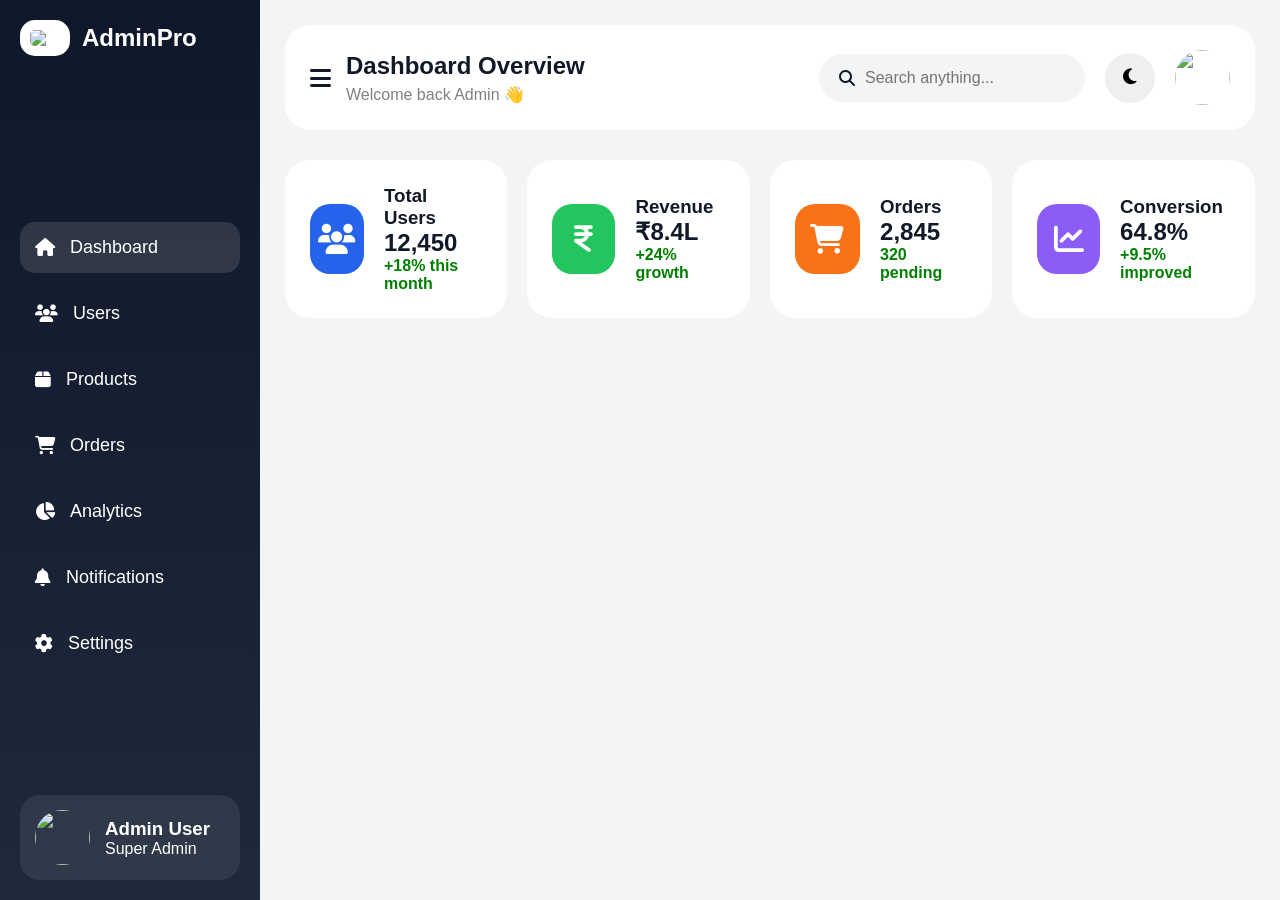
==== index.html @ 1cab7020 "Rename dashboard to index" ====
<!DOCTYPE html>
<html lang="en">

<head>

  <meta charset="UTF-8">
  <meta name="viewport" content="width=device-width, initial-scale=1.0">

  <title>Admin Dashboard</title>

  <!-- CSS -->
  <link rel="stylesheet" href="style.css">

  <!-- FONT AWESOME -->
  <link rel="stylesheet"
    href="https://cdnjs.cloudflare.com/ajax/libs/font-awesome/6.5.1/css/all.min.css"/>

</head>

<body>

  <!-- SIDEBAR -->

  <aside class="sidebar" id="sidebar">

    <div class="logo">

      <img src="https://cdn-icons-png.flaticon.com/512/906/906334.png">

      <h2>AdminPro</h2>

    </div>

    <ul class="menu">

      <li class="active">
        <a href="#">
          <i class="fa-solid fa-house"></i>
          Dashboard
        </a>
      </li>

      <li>
        <a href="#">
          <i class="fa-solid fa-users"></i>
          Users
        </a>
      </li>

      <li>
        <a href="#">
          <i class="fa-solid fa-box"></i>
          Products
        </a>
      </li>

      <li>
        <a href="#">
          <i class="fa-solid fa-cart-shopping"></i>
          Orders
        </a>
      </li>

      <li>
        <a href="#">
          <i class="fa-solid fa-chart-pie"></i>
          Analytics
        </a>
      </li>

      <li>
        <a href="#">
          <i class="fa-solid fa-bell"></i>
          Notifications
        </a>
      </li>

      <li>
        <a href="#">
          <i class="fa-solid fa-gear"></i>
          Settings
        </a>
      </li>

    </ul>

    <!-- PROFILE -->

    <div class="profile">

      <img src="https://i.pravatar.cc/100">

      <div>
        <h3>Admin User</h3>
        <p>Super Admin</p>
      </div>

    </div>

  </aside>

  <!-- MAIN CONTENT -->

  <main class="main-content">

    <!-- NAVBAR -->

    <nav class="navbar">

      <div class="left-nav">

        <i class="fa-solid fa-bars menu-btn" id="menuBtn"></i>

        <div>
          <h1>Dashboard Overview</h1>
          <p>Welcome back Admin 👋</p>
        </div>

      </div>

      <div class="right-nav">

        <!-- SEARCH -->

        <div class="search-box">

          <i class="fa-solid fa-magnifying-glass"></i>

          <input type="text" placeholder="Search anything...">

        </div>

        <!-- DARK MODE -->

        <button id="themeToggle">

          <i class="fa-solid fa-moon"></i>

        </button>

        <!-- PROFILE -->

        <img src="https://i.pravatar.cc/150">

      </div>

    </nav>

    <!-- CARDS -->

    <section class="cards">

      <div class="card">

        <div class="icon blue">
          <i class="fa-solid fa-users"></i>
        </div>

        <div>
          <h3>Total Users</h3>
          <h1>12,450</h1>
          <span>+18% this month</span>
        </div>

      </div>

      <div class="card">

        <div class="icon green">
          <i class="fa-solid fa-indian-rupee-sign"></i>
        </div>

        <div>
          <h3>Revenue</h3>
          <h1>₹8.4L</h1>
          <span>+24% growth</span>
        </div>

      </div>

      <div class="card">

        <div class="icon orange">
          <i class="fa-solid fa-cart-shopping"></i>
        </div>

        <div>
          <h3>Orders</h3>
          <h1>2,845</h1>
          <span>320 pending</span>
        </div>

      </div>

      <div class="card">

        <div class="icon purple">
          <i class="fa-solid fa-chart-line"></i>
        </div>

        <div>
          <h3>Conversion</h3>
          <h1>64.8%</h1>
          <span>+9.5% improved</span>
        </div>

      </div>

    </section>

  </main>

  <!-- JS -->

  <script src="js/script.js"></script>

</body>

</html>
---- style.css ----
*{
  margin:0;
  padding:0;
  box-sizing:border-box;
  font-family:Arial,sans-serif;
}

body{
  display:flex;
  background:#f3f4f6;
  color:#111827;
  transition:0.3s;
}

/* SIDEBAR */

.sidebar{
  width:260px;
  height:100vh;
  background:linear-gradient(180deg,#0f172a,#1e293b);
  padding:20px;
  position:fixed;
  left:0;
  top:0;
  color:white;
  display:flex;
  flex-direction:column;
  justify-content:space-between;
  transition:0.3s;
}

.logo{
  display:flex;
  align-items:center;
  gap:12px;
  margin-bottom:40px;
}

.logo img{
  width:50px;
  background:white;
  padding:10px;
  border-radius:15px;
}

.menu{
  list-style:none;
}

.menu li{
  margin:15px 0;
}

.menu li a{
  text-decoration:none;
  color:white;
  display:flex;
  align-items:center;
  gap:15px;
  padding:15px;
  border-radius:15px;
  transition:0.3s;
  font-size:18px;
}

.menu li a:hover,
.menu .active a{
  background:rgba(255,255,255,0.12);
}

.profile{
  display:flex;
  align-items:center;
  gap:15px;
  background:rgba(255,255,255,0.08);
  padding:15px;
  border-radius:20px;
}

.profile img{
  width:55px;
  height:55px;
  border-radius:50%;
}

/* MAIN */

.main-content{
  margin-left:260px;
  width:100%;
  padding:25px;
}

/* NAVBAR */

.navbar{
  background:white;
  padding:25px;
  border-radius:25px;
  display:flex;
  justify-content:space-between;
  align-items:center;
  margin-bottom:30px;
}

.left-nav{
  display:flex;
  align-items:center;
  gap:15px;
}

.left-nav p{
  color:gray;
  margin-top:5px;
}

.right-nav{
  display:flex;
  align-items:center;
  gap:20px;
}

.right-nav img{
  width:55px;
  height:55px;
  border-radius:50%;
}

.search-box{
  background:#f3f4f6;
  padding:15px 20px;
  border-radius:50px;
  display:flex;
  align-items:center;
  gap:10px;
}

.search-box input{
  border:none;
  outline:none;
  background:none;
  font-size:16px;
}

#themeToggle{
  width:50px;
  height:50px;
  border:none;
  border-radius:50%;
  cursor:pointer;
  font-size:18px;
}

.menu-btn{
  display:none;
  font-size:24px;
  cursor:pointer;
}

/* CARDS */

.cards{
  display:grid;
  grid-template-columns:repeat(4,1fr);
  gap:20px;
}

.card{
  background:white;
  padding:25px;
  border-radius:25px;
  display:flex;
  align-items:center;
  gap:20px;
}

.icon{
  width:70px;
  height:70px;
  border-radius:20px;
  display:flex;
  justify-content:center;
  align-items:center;
  color:white;
  font-size:30px;
}

.blue{
  background:#2563eb;
}

.green{
  background:#22c55e;
}

.orange{
  background:#f97316;
}

.purple{
  background:#8b5cf6;
}

.card span{
  color:green;
  font-weight:bold;
}

/* DARK MODE */

body.dark{
  background:#020617;
  color:white;
}

body.dark .navbar,
body.dark .card{
  background:#1e293b;
  color:white;
}

body.dark .search-box{
  background:#334155;
}

body.dark input{
  color:white;
}

/* MOBILE */

@media(max-width:768px){

  .sidebar{
    left:-260px;
    z-index:1000;
  }

  .sidebar.active{
    left:0;
  }

  .main-content{
    margin-left:0;
  }

  .cards{
    grid-template-columns:1fr;
  }

  .navbar{
    flex-direction:column;
    gap:20px;
    align-items:flex-start;
  }

  .right-nav{
    width:100%;
    justify-content:space-between;
  }

  .search-box{
    width:100%;
  }

  .search-box input{
    width:100%;
  }

  .menu-btn{
    display:block;
  }

}
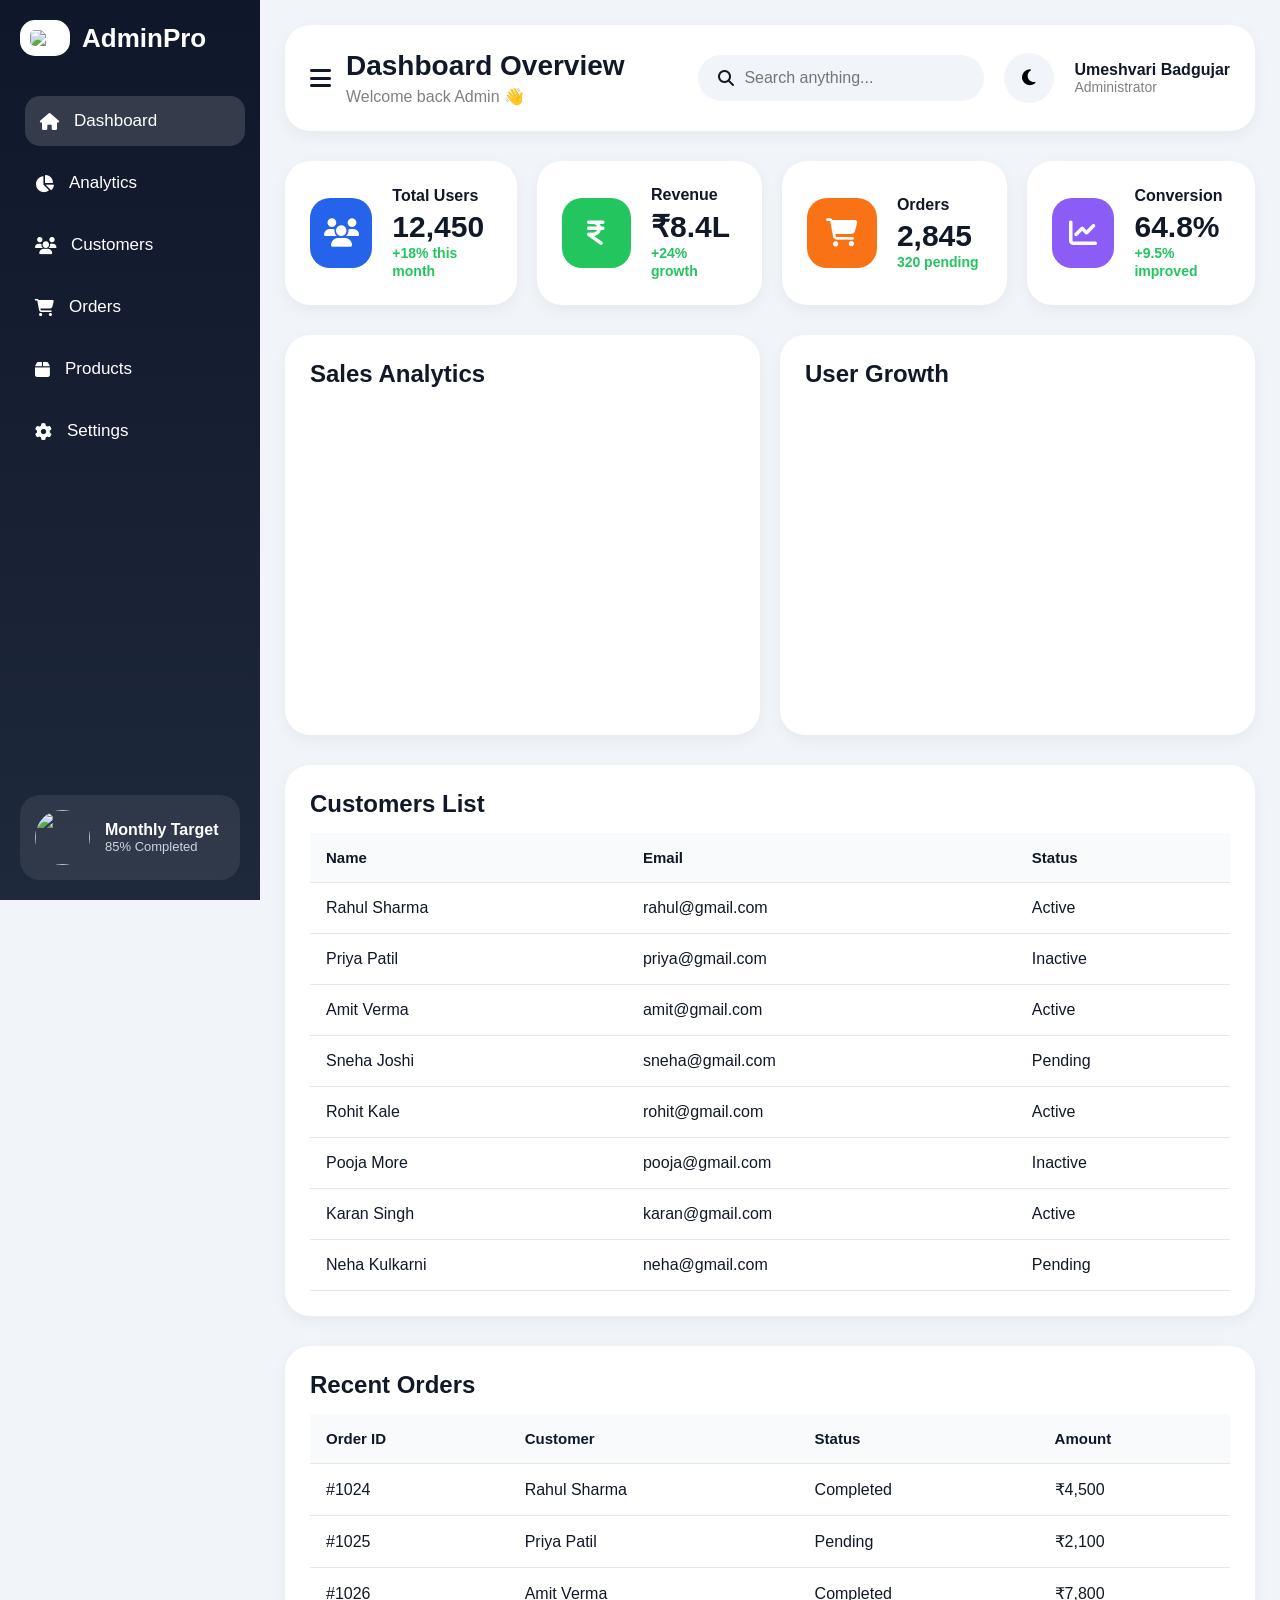
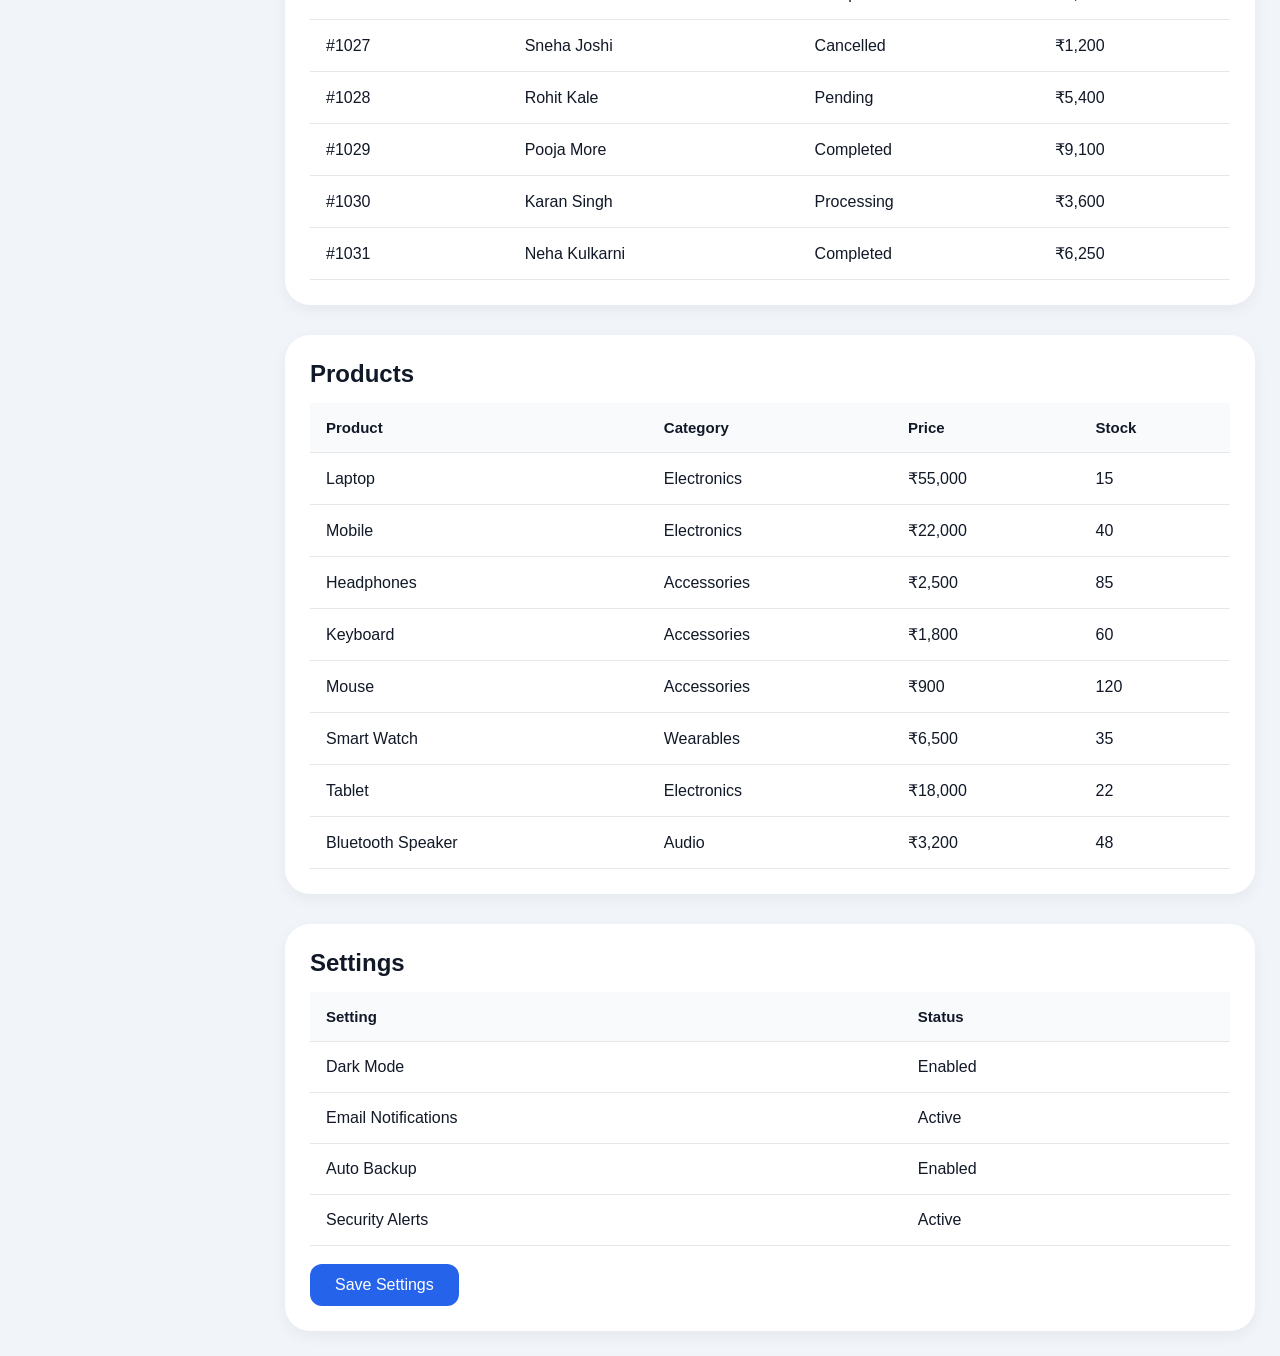
==== commit 858ac4fe: "Updated Admin Dashboard" ====
--- a/index.html
+++ b/index.html
@@ -9,7 +9,7 @@
   <title>Admin Dashboard</title>
 
   <!-- CSS -->
-  <link rel="stylesheet" href="style.css">
+  <link rel="stylesheet" href="css/style.css">
 
   <!-- FONT AWESOME -->
   <link rel="stylesheet"
@@ -23,67 +23,64 @@
 
   <aside class="sidebar" id="sidebar">
 
-    <div class="logo">
-
-      <img src="https://cdn-icons-png.flaticon.com/512/906/906334.png">
-
-      <h2>AdminPro</h2>
+    <div>
+
+      <div class="logo">
+
+        <img src="https://cdn-icons-png.flaticon.com/512/906/906334.png">
+
+        <h2>AdminPro</h2>
+
+      </div>
+
+      <ul class="menu">
+
+        <li class="active">
+          <a href="#dashboard">
+            <i class="fa-solid fa-house"></i>
+            Dashboard
+          </a>
+        </li>
+
+        <li>
+          <a href="#analytics">
+            <i class="fa-solid fa-chart-pie"></i>
+            Analytics
+          </a>
+        </li>
+
+        <li>
+          <a href="#customers">
+            <i class="fa-solid fa-users"></i>
+            Customers
+          </a>
+        </li>
+
+        <li>
+          <a href="#orders">
+            <i class="fa-solid fa-cart-shopping"></i>
+            Orders
+          </a>
+        </li>
+
+        <li>
+          <a href="#products">
+            <i class="fa-solid fa-box"></i>
+            Products
+          </a>
+        </li>
+
+        <li>
+          <a href="#settings">
+            <i class="fa-solid fa-gear"></i>
+            Settings
+          </a>
+        </li>
+
+      </ul>
 
     </div>
 
-    <ul class="menu">
-
-      <li class="active">
-        <a href="#">
-          <i class="fa-solid fa-house"></i>
-          Dashboard
-        </a>
-      </li>
-
-      <li>
-        <a href="#">
-          <i class="fa-solid fa-users"></i>
-          Users
-        </a>
-      </li>
-
-      <li>
-        <a href="#">
-          <i class="fa-solid fa-box"></i>
-          Products
-        </a>
-      </li>
-
-      <li>
-        <a href="#">
-          <i class="fa-solid fa-cart-shopping"></i>
-          Orders
-        </a>
-      </li>
-
-      <li>
-        <a href="#">
-          <i class="fa-solid fa-chart-pie"></i>
-          Analytics
-        </a>
-      </li>
-
-      <li>
-        <a href="#">
-          <i class="fa-solid fa-bell"></i>
-          Notifications
-        </a>
-      </li>
-
-      <li>
-        <a href="#">
-          <i class="fa-solid fa-gear"></i>
-          Settings
-        </a>
-      </li>
-
-    </ul>
-
     <!-- PROFILE -->
 
     <div class="profile">
@@ -91,8 +88,8 @@
       <img src="https://i.pravatar.cc/100">
 
       <div>
-        <h3>Admin User</h3>
-        <p>Super Admin</p>
+        <h3>Monthly Target</h3>
+        <p>85% Completed</p>
       </div>
 
     </div>
@@ -120,8 +117,6 @@
 
       <div class="right-nav">
 
-        <!-- SEARCH -->
-
         <div class="search-box">
 
           <i class="fa-solid fa-magnifying-glass"></i>
@@ -130,25 +125,26 @@
 
         </div>
 
-        <!-- DARK MODE -->
-
         <button id="themeToggle">
 
           <i class="fa-solid fa-moon"></i>
 
         </button>
 
-        <!-- PROFILE -->
-
-        <img src="https://i.pravatar.cc/150">
+        <!-- ADMIN NAME -->
+
+        <div class="admin-name">
+          <h3>Umeshvari Badgujar</h3>
+          <p>Administrator</p>
+        </div>
 
       </div>
 
     </nav>
 
-    <!-- CARDS -->
-
-    <section class="cards">
+    <!-- DASHBOARD CARDS -->
+
+    <section class="cards" id="dashboard">
 
       <div class="card">
 
@@ -208,8 +204,307 @@
 
     </section>
 
+    <!-- CHARTS -->
+
+    <section class="charts" id="analytics">
+
+      <div class="chart-card">
+
+        <h2>Sales Analytics</h2>
+
+        <canvas id="salesChart"></canvas>
+
+      </div>
+
+      <div class="chart-card">
+
+        <h2>User Growth</h2>
+
+        <canvas id="userChart"></canvas>
+
+      </div>
+
+    </section>
+
+    <!-- CUSTOMERS -->
+
+    <section id="customers" class="table-section">
+
+      <div class="table-card">
+
+        <h2>Customers List</h2>
+
+        <table>
+
+          <tr>
+            <th>Name</th>
+            <th>Email</th>
+            <th>Status</th>
+          </tr>
+
+          <tr>
+            <td>Rahul Sharma</td>
+            <td>rahul@gmail.com</td>
+            <td>Active</td>
+          </tr>
+
+          <tr>
+            <td>Priya Patil</td>
+            <td>priya@gmail.com</td>
+            <td>Inactive</td>
+          </tr>
+
+          <tr>
+            <td>Amit Verma</td>
+            <td>amit@gmail.com</td>
+            <td>Active</td>
+          </tr>
+
+          <tr>
+            <td>Sneha Joshi</td>
+            <td>sneha@gmail.com</td>
+            <td>Pending</td>
+          </tr>
+
+          <tr>
+            <td>Rohit Kale</td>
+            <td>rohit@gmail.com</td>
+            <td>Active</td>
+          </tr>
+
+          <tr>
+            <td>Pooja More</td>
+            <td>pooja@gmail.com</td>
+            <td>Inactive</td>
+          </tr>
+
+          <tr>
+            <td>Karan Singh</td>
+            <td>karan@gmail.com</td>
+            <td>Active</td>
+          </tr>
+
+          <tr>
+            <td>Neha Kulkarni</td>
+            <td>neha@gmail.com</td>
+            <td>Pending</td>
+          </tr>
+
+        </table>
+
+      </div>
+
+    </section>
+
+    <!-- ORDERS -->
+
+    <section id="orders" class="table-section">
+
+      <div class="table-card">
+
+        <h2>Recent Orders</h2>
+
+        <table>
+
+          <tr>
+            <th>Order ID</th>
+            <th>Customer</th>
+            <th>Status</th>
+            <th>Amount</th>
+          </tr>
+
+          <tr>
+            <td>#1024</td>
+            <td>Rahul Sharma</td>
+            <td>Completed</td>
+            <td>₹4,500</td>
+          </tr>
+
+          <tr>
+            <td>#1025</td>
+            <td>Priya Patil</td>
+            <td>Pending</td>
+            <td>₹2,100</td>
+          </tr>
+
+          <tr>
+            <td>#1026</td>
+            <td>Amit Verma</td>
+            <td>Completed</td>
+            <td>₹7,800</td>
+          </tr>
+
+          <tr>
+            <td>#1027</td>
+            <td>Sneha Joshi</td>
+            <td>Cancelled</td>
+            <td>₹1,200</td>
+          </tr>
+
+          <tr>
+            <td>#1028</td>
+            <td>Rohit Kale</td>
+            <td>Pending</td>
+            <td>₹5,400</td>
+          </tr>
+
+          <tr>
+            <td>#1029</td>
+            <td>Pooja More</td>
+            <td>Completed</td>
+            <td>₹9,100</td>
+          </tr>
+
+          <tr>
+            <td>#1030</td>
+            <td>Karan Singh</td>
+            <td>Processing</td>
+            <td>₹3,600</td>
+          </tr>
+
+          <tr>
+            <td>#1031</td>
+            <td>Neha Kulkarni</td>
+            <td>Completed</td>
+            <td>₹6,250</td>
+          </tr>
+
+        </table>
+
+      </div>
+
+    </section>
+
+    <!-- PRODUCTS -->
+
+    <section id="products" class="table-section">
+
+      <div class="table-card">
+
+        <h2>Products</h2>
+
+        <table>
+
+          <tr>
+            <th>Product</th>
+            <th>Category</th>
+            <th>Price</th>
+            <th>Stock</th>
+          </tr>
+
+          <tr>
+            <td>Laptop</td>
+            <td>Electronics</td>
+            <td>₹55,000</td>
+            <td>15</td>
+          </tr>
+
+          <tr>
+            <td>Mobile</td>
+            <td>Electronics</td>
+            <td>₹22,000</td>
+            <td>40</td>
+          </tr>
+
+          <tr>
+            <td>Headphones</td>
+            <td>Accessories</td>
+            <td>₹2,500</td>
+            <td>85</td>
+          </tr>
+
+          <tr>
+            <td>Keyboard</td>
+            <td>Accessories</td>
+            <td>₹1,800</td>
+            <td>60</td>
+          </tr>
+
+          <tr>
+            <td>Mouse</td>
+            <td>Accessories</td>
+            <td>₹900</td>
+            <td>120</td>
+          </tr>
+
+          <tr>
+            <td>Smart Watch</td>
+            <td>Wearables</td>
+            <td>₹6,500</td>
+            <td>35</td>
+          </tr>
+
+          <tr>
+            <td>Tablet</td>
+            <td>Electronics</td>
+            <td>₹18,000</td>
+            <td>22</td>
+          </tr>
+
+          <tr>
+            <td>Bluetooth Speaker</td>
+            <td>Audio</td>
+            <td>₹3,200</td>
+            <td>48</td>
+          </tr>
+
+        </table>
+
+      </div>
+
+    </section>
+
+    <!-- SETTINGS -->
+
+    <section id="settings" class="table-section">
+
+      <div class="table-card">
+
+        <h2>Settings</h2>
+
+        <table>
+
+          <tr>
+            <th>Setting</th>
+            <th>Status</th>
+          </tr>
+
+          <tr>
+            <td>Dark Mode</td>
+            <td>Enabled</td>
+          </tr>
+
+          <tr>
+            <td>Email Notifications</td>
+            <td>Active</td>
+          </tr>
+
+          <tr>
+            <td>Auto Backup</td>
+            <td>Enabled</td>
+          </tr>
+
+          <tr>
+            <td>Security Alerts</td>
+            <td>Active</td>
+          </tr>
+
+        </table>
+
+        <br>
+
+        <button class="save-btn">Save Settings</button>
+
+      </div>
+
+    </section>
+
   </main>
 
+  <!-- CHART JS -->
+
+  <script src="https://cdn.jsdelivr.net/npm/chart.js"></script>
+
   <!-- JS -->
 
   <script src="js/script.js"></script>
--- a/css/style.css
+++ b/css/style.css
@@ -0,0 +1,456 @@
+html{
+  scroll-behavior:smooth;
+}
+
+*{
+  margin:0;
+  padding:0;
+  box-sizing:border-box;
+  font-family:Arial,sans-serif;
+}
+
+body{
+  display:flex;
+  background:#f1f5f9;
+  color:#111827;
+  transition:0.3s;
+}
+
+/* SIDEBAR */
+
+.sidebar{
+  width:260px;
+  height:100vh;
+  background:linear-gradient(180deg,#0f172a,#1e293b);
+  padding:20px;
+  position:fixed;
+  left:0;
+  top:0;
+  color:white;
+  display:flex;
+  flex-direction:column;
+  justify-content:space-between;
+  transition:0.3s;
+  overflow-y:auto;
+}
+
+.logo{
+  display:flex;
+  align-items:center;
+  gap:12px;
+  margin-bottom:40px;
+}
+
+.logo img{
+  width:50px;
+  background:white;
+  padding:10px;
+  border-radius:15px;
+}
+
+.logo h2{
+  font-size:26px;
+}
+
+.menu{
+  list-style:none;
+}
+
+.menu li{
+  margin:12px 0;
+}
+
+.menu li a{
+  text-decoration:none;
+  color:white;
+  display:flex;
+  align-items:center;
+  gap:15px;
+  padding:15px;
+  border-radius:15px;
+  transition:0.3s;
+  font-size:17px;
+}
+
+.menu li a:hover,
+.menu .active a{
+  background:rgba(255,255,255,0.15);
+  transform:translateX(5px);
+}
+
+.profile{
+  display:flex;
+  align-items:center;
+  gap:15px;
+  background:rgba(255,255,255,0.08);
+  padding:15px;
+  border-radius:20px;
+}
+
+.profile img{
+  width:55px;
+  height:55px;
+  border-radius:50%;
+}
+
+.profile h3{
+  font-size:16px;
+}
+
+.profile p{
+  font-size:13px;
+  color:#cbd5e1;
+}
+
+/* MAIN CONTENT */
+
+.main-content{
+  margin-left:260px;
+  width:100%;
+  padding:25px;
+}
+
+/* NAVBAR */
+
+.navbar{
+  background:white;
+  padding:25px;
+  border-radius:25px;
+  display:flex;
+  justify-content:space-between;
+  align-items:center;
+  margin-bottom:30px;
+  box-shadow:0 5px 15px rgba(0,0,0,0.05);
+}
+
+.left-nav{
+  display:flex;
+  align-items:center;
+  gap:15px;
+}
+
+.left-nav h1{
+  font-size:28px;
+}
+
+.left-nav p{
+  color:gray;
+  margin-top:5px;
+}
+
+.right-nav{
+  display:flex;
+  align-items:center;
+  gap:20px;
+}
+
+.search-box{
+  background:#f1f5f9;
+  padding:14px 20px;
+  border-radius:50px;
+  display:flex;
+  align-items:center;
+  gap:10px;
+}
+
+.search-box input{
+  border:none;
+  outline:none;
+  background:none;
+  font-size:16px;
+  width:220px;
+}
+
+#themeToggle{
+  width:50px;
+  height:50px;
+  border:none;
+  border-radius:50%;
+  cursor:pointer;
+  font-size:18px;
+  background:#f1f5f9;
+  transition:0.3s;
+}
+
+#themeToggle:hover{
+  transform:scale(1.1);
+}
+
+.admin-name h3{
+  font-size:16px;
+}
+
+.admin-name p{
+  color:gray;
+  font-size:14px;
+}
+
+.menu-btn{
+  display:none;
+  font-size:24px;
+  cursor:pointer;
+}
+
+/* CARDS */
+
+.cards{
+  display:grid;
+  grid-template-columns:repeat(4,1fr);
+  gap:20px;
+}
+
+.card{
+  background:white;
+  padding:25px;
+  border-radius:25px;
+  display:flex;
+  align-items:center;
+  gap:20px;
+  transition:0.3s;
+  box-shadow:0 5px 15px rgba(0,0,0,0.05);
+}
+
+.card:hover{
+  transform:translateY(-8px);
+}
+
+.icon{
+  width:70px;
+  height:70px;
+  border-radius:20px;
+  display:flex;
+  justify-content:center;
+  align-items:center;
+  color:white;
+  font-size:28px;
+}
+
+.blue{
+  background:#2563eb;
+}
+
+.green{
+  background:#22c55e;
+}
+
+.orange{
+  background:#f97316;
+}
+
+.purple{
+  background:#8b5cf6;
+}
+
+.card h3{
+  font-size:16px;
+  margin-bottom:5px;
+}
+
+.card h1{
+  font-size:30px;
+}
+
+.card span{
+  color:#22c55e;
+  font-weight:bold;
+  font-size:14px;
+}
+
+/* CHARTS */
+
+.charts{
+  display:grid;
+  grid-template-columns:repeat(2,1fr);
+  gap:20px;
+  margin-top:30px;
+}
+
+.chart-card{
+  background:white;
+  padding:25px;
+  border-radius:25px;
+  box-shadow:0 5px 15px rgba(0,0,0,0.05);
+  height:400px;
+}
+
+.chart-card h2{
+  margin-bottom:20px;
+}
+
+/* TABLE */
+
+.table-section{
+  margin-top:30px;
+}
+
+.table-card{
+  background:white;
+  padding:25px;
+  border-radius:25px;
+  overflow-x:auto;
+  box-shadow:0 5px 15px rgba(0,0,0,0.05);
+}
+
+.table-card h2{
+  margin-bottom:15px;
+}
+
+table{
+  width:100%;
+  border-collapse:collapse;
+}
+
+table th,
+table td{
+  padding:16px;
+  text-align:left;
+  border-bottom:1px solid #e5e7eb;
+}
+
+table th{
+  background:#f8fafc;
+  font-size:15px;
+}
+
+table tr:hover{
+  background:#f8fafc;
+}
+
+/* BUTTON */
+
+.save-btn{
+  padding:12px 25px;
+  border:none;
+  background:#2563eb;
+  color:white;
+  border-radius:12px;
+  cursor:pointer;
+  font-size:16px;
+  transition:0.3s;
+}
+
+.save-btn:hover{
+  background:#1d4ed8;
+}
+
+/* DARK MODE */
+
+body.dark{
+  background:#020617;
+  color:white;
+}
+
+body.dark .navbar,
+body.dark .card,
+body.dark .chart-card,
+body.dark .table-card{
+  background:#1e293b;
+  color:white;
+}
+
+body.dark .search-box,
+body.dark #themeToggle{
+  background:#334155;
+}
+
+body.dark input{
+  color:white;
+}
+
+body.dark table th{
+  background:#334155;
+}
+
+body.dark table td{
+  border-color:#334155;
+}
+
+body.dark table tr:hover{
+  background:#334155;
+}
+
+body.dark .admin-name p{
+  color:#cbd5e1;
+}
+
+/* TABLET VIEW */
+
+@media(max-width:992px){
+
+  .cards{
+    grid-template-columns:repeat(2,1fr);
+  }
+
+  .charts{
+    grid-template-columns:1fr;
+  }
+
+}
+
+/* MOBILE VIEW */
+
+@media(max-width:768px){
+
+  .sidebar{
+    left:-260px;
+    z-index:1000;
+  }
+
+  .sidebar.active{
+    left:0;
+  }
+
+  .main-content{
+    margin-left:0;
+    padding:15px;
+  }
+
+  .cards{
+    grid-template-columns:1fr;
+  }
+
+  .navbar{
+    flex-direction:column;
+    gap:20px;
+    align-items:flex-start;
+    padding:20px;
+  }
+
+  .right-nav{
+    width:100%;
+    flex-wrap:wrap;
+    gap:15px;
+  }
+
+  .search-box{
+    width:100%;
+  }
+
+  .search-box input{
+    width:100%;
+  }
+
+  .menu-btn{
+    display:block;
+  }
+
+  .chart-card{
+    height:320px;
+  }
+
+  .card{
+    flex-direction:column;
+    align-items:flex-start;
+  }
+
+  .card h1{
+    font-size:24px;
+  }
+
+  table th,
+  table td{
+    padding:12px;
+    font-size:14px;
+  }
+
+}
